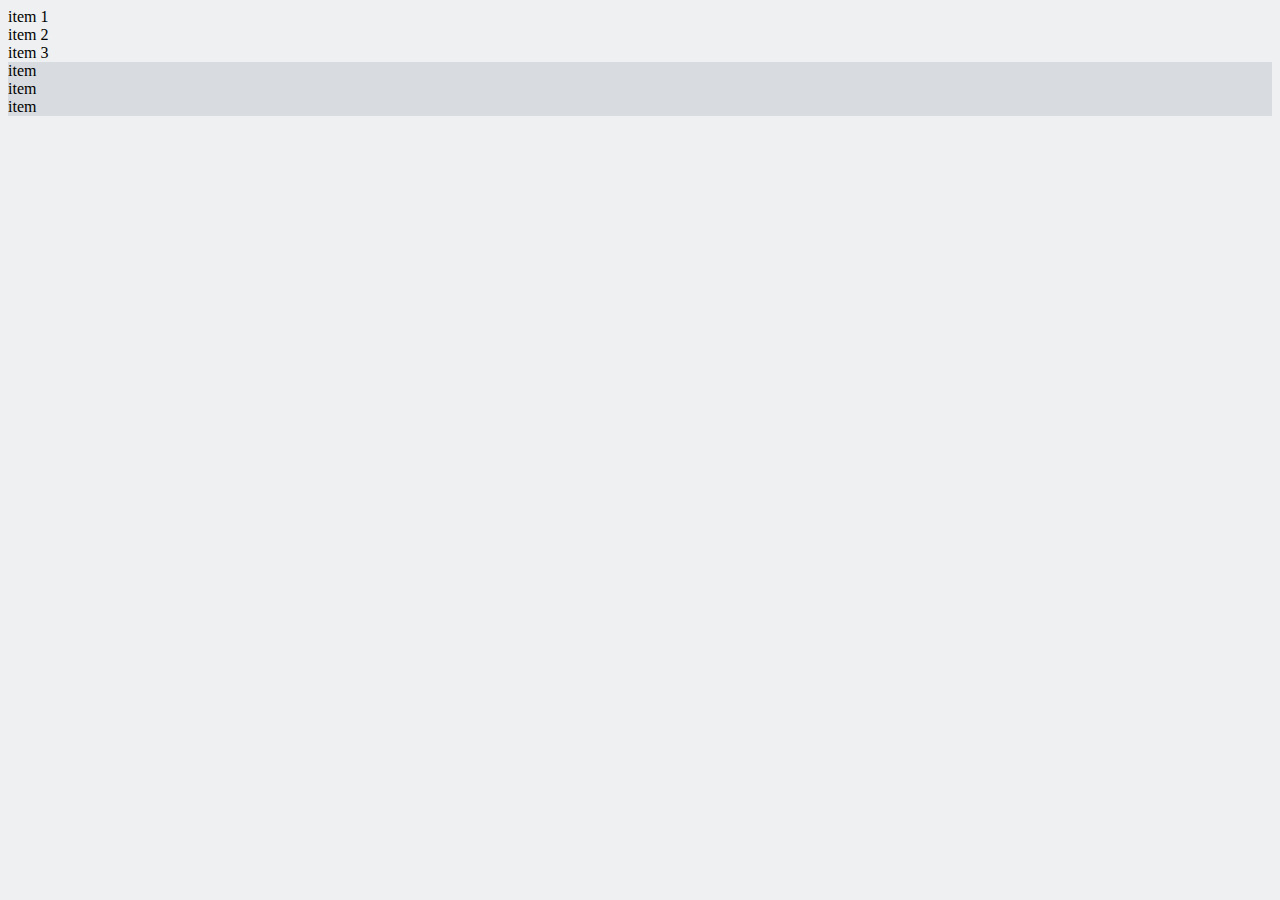
==== inside-post.html @ 0b9b9075 "Agregué los cambios del equipo a mi rama local" ====
<!DOCTYPE html>
<html lang="en">
<head>
    <meta charset="UTF-8">
    <meta name="viewport" content="width=device-width, initial-scale=1.0">
    <link rel="stylesheet" href="https://cdn.jsdelivr.net/npm/bootstrap@4.5.3/dist/css/bootstrap.min.css" integrity="sha384-TX8t27EcRE3e/ihU7zmQxVncDAy5uIKz4rEkgIXeMed4M0jlfIDPvg6uqKI2xXr2" crossorigin="anonymous">
    <link rel="stylesheet" href="css/style.css">
    <title>Inside Post</title>
</head>
<body>
    <div class="container-fluid">
        <div class="row">
            <div class="container">
                <div class="row">
                    <div class="col d-none d-md-block col-md-1">
                        <aside class="post-aside-left">item 1</aside></div>
                    <div class="col-12 col-md-11 col-lg-7">
                        <main class="inside-post">item 2</main></div>
                    <div class="col-12 col-md-11 col-lg-4">
                        <aside class="post-aside-right">item 3</aside></div>
                </div>
            </div>
        </div>
    </div>
    <div class="container-fluid footer">
        <div class="row">
            <div class="container">
                <div class="row">
                    <div class="col-12">item</div>
                    <div class="col-12">item</div>
                    <div class="col-12">item</div>
                </div>
            </div>
        </div>
    </div>
    <script src="https://code.jquery.com/jquery-3.5.1.min.js" integrity="sha256-9/aliU8dGd2tb6OSsuzixeV4y/faTqgFtohetphbbj0=" crossorigin="anonymous"></script>
    <script src="https://cdn.jsdelivr.net/npm/popper.js@1.16.1/dist/umd/popper.min.js" integrity="sha384-9/reFTGAW83EW2RDu2S0VKaIzap3H66lZH81PoYlFhbGU+6BZp6G7niu735Sk7lN" crossorigin="anonymous"></script>
    <script src="https://cdn.jsdelivr.net/npm/bootstrap@4.5.3/dist/js/bootstrap.min.js" integrity="sha384-w1Q4orYjBQndcko6MimVbzY0tgp4pWB4lZ7lr30WKz0vr/aWKhXdBNmNb5D92v7s" crossorigin="anonymous"></script>
</body>
</html>
---- css/style.css ----
div.footer {
  background-color: #D8DBDF;
}

div.footer a {
  color: black;
}

div.footer a:hover {
  color: #323EBE;
  text-decoration: none;
}

div.footer .footer-nav {
  color: black;
  font-size: 18px;
  max-width: 728px;
  margin: 0 auto;
}

@media only screen and (min-width: 768px) {
  div.footer .footer-nav {
    font-size: 20px;
  }
}

div.footer .footer-social-media {
  padding-top: 20px;
}

div.footer .footer-social-media svg:hover {
  fill: #4D5760;
}

div.footer hr.footer-divider {
  margin-top: 30px;
  margin-bottom: 40px;
  width: 15%;
  min-width: 50px;
  max-width: 195px;
}

div.footer p {
  font-size: 18px;
  color: #4D5760;
  max-width: 728px;
  margin: 0 auto;
}

div.footer p:last-of-type {
  margin: 30px auto;
}

div.footer img.position-absolute {
  width: 52px;
  top: -2px;
  right: 38px;
  -webkit-transform-origin: center top;
          transform-origin: center top;
  -webkit-transition: all 0.4s;
  transition: all 0.4s;
}

div.footer img.position-absolute:hover {
  -webkit-transform: rotate(-6deg);
          transform: rotate(-6deg);
}

.right-boxes ul li {
  background-color: #f9fafa;
}

.right-boxes ul li a {
  text-decoration: none;
  color: black;
}

.right-boxes ul li button {
  background-color: #3b49df;
  color: white;
}

.right-boxes ul li:hover {
  background-color: #fff;
  color: blue;
}

.right-boxes ul li:hover a {
  color: blue;
}

.discuss-podcast {
  font-size: 1rem;
}

body {
  background-color: #eef0f1;
}
/*# sourceMappingURL=style.css.map */
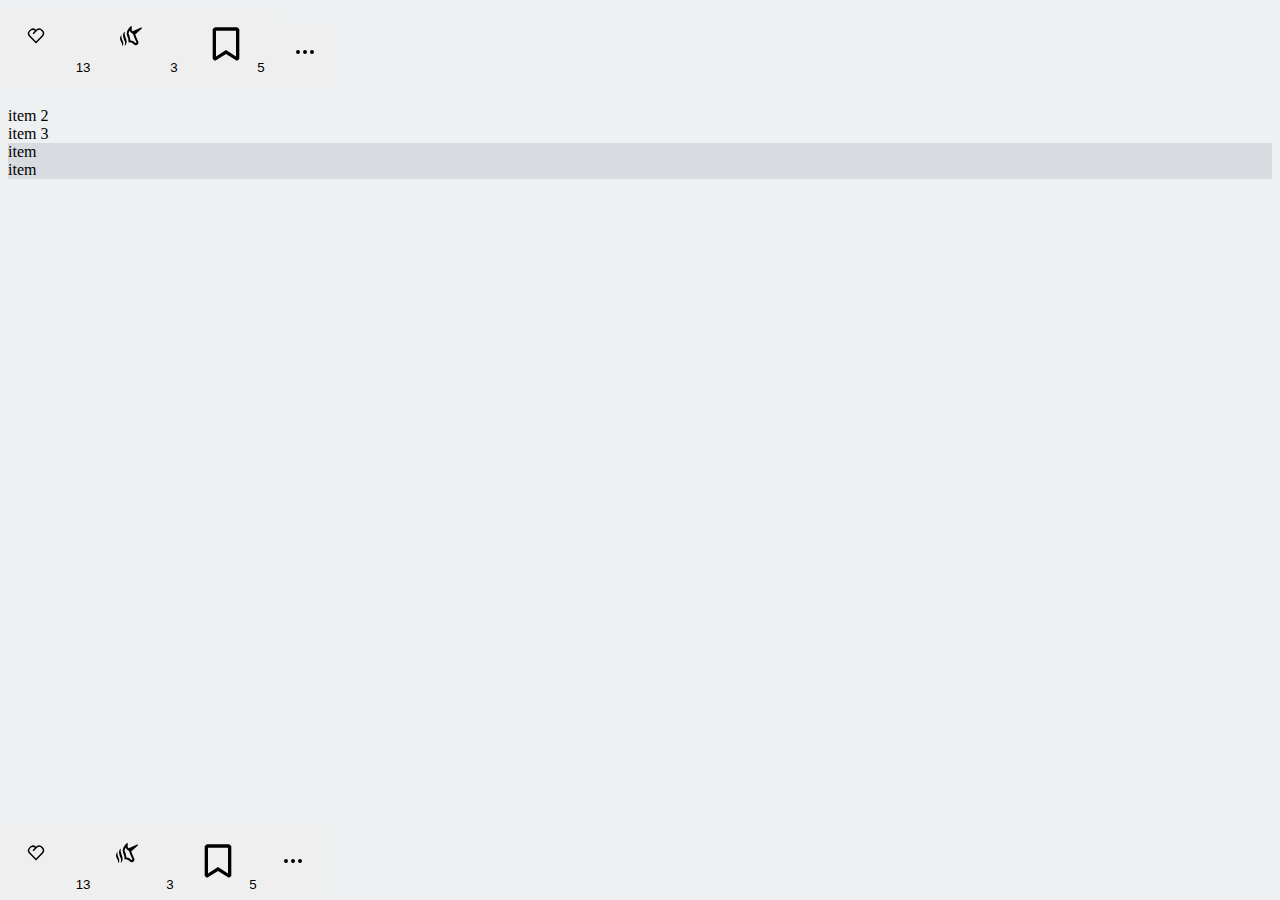
==== commit 9b544fb8: "Agregué el estilo para el left aside de la página secundaria. También para que cuando esté en mobile" ====
--- a/inside-post.html
+++ b/inside-post.html
@@ -1,23 +1,114 @@
 <!DOCTYPE html>
 <html lang="en">
+
 <head>
     <meta charset="UTF-8">
     <meta name="viewport" content="width=device-width, initial-scale=1.0">
-    <link rel="stylesheet" href="https://cdn.jsdelivr.net/npm/bootstrap@4.5.3/dist/css/bootstrap.min.css" integrity="sha384-TX8t27EcRE3e/ihU7zmQxVncDAy5uIKz4rEkgIXeMed4M0jlfIDPvg6uqKI2xXr2" crossorigin="anonymous">
+    <link rel="stylesheet" href="https://cdn.jsdelivr.net/npm/bootstrap@4.5.3/dist/css/bootstrap.min.css"
+        integrity="sha384-TX8t27EcRE3e/ihU7zmQxVncDAy5uIKz4rEkgIXeMed4M0jlfIDPvg6uqKI2xXr2" crossorigin="anonymous">
     <link rel="stylesheet" href="css/style.css">
     <title>Inside Post</title>
 </head>
+
 <body>
+    <div class="bottom-navbar d-md-none justify-content-around">
+        <button class="button-left-aside">
+            <svg xmlns="http://www.w3.org/2000/svg" width="40" height="40" role="img"
+                aria-labelledby="a8rcrmabvu1ubhy385bzjjb577zanbga"
+                class="crayons-icon reaction-icon not-reacted heart">
+                <title id="a8rcrmabvu1ubhy385bzjjb577zanbga">Favorite heart outline button</title>
+                <path
+                    d="M18.884 12.595l.01.011L12 19.5l-6.894-6.894.01-.01A4.875 4.875 0 0112 5.73a4.875 4.875 0 016.884 6.865zM6.431 7.037a3.375 3.375 0 000 4.773L12 17.38l5.569-5.569a3.375 3.375 0 10-4.773-4.773L9.613 10.22l-1.06-1.062 2.371-2.372a3.375 3.375 0 00-4.492.25v.001z">
+                </path>
+            </svg>
+            <span>13</span>
+        </button>
+
+        <button class="button-left-aside">
+            <svg xmlns="http://www.w3.org/2000/svg" width="40" height="40" role="img"
+                aria-labelledby="abxeb30ymu5yhjftf5hltxxzdov4dtji" class="crayons-icon unicorn">
+                <title id="abxeb30ymu5yhjftf5hltxxzdov4dtji">Unicorn</title>
+                <path
+                    d="M5.645 8.013c.013-.265-.261-.323-.4-.183-1.16 1.17-1.822 3.865-.344 7.32.294.961 1.938 3.19.84 6.131l-.003.006c-.094.255.206.404.366.263 1.395-1.226 1.933-3.593 1.1-6.375-.488-1.657-1.955-4.226-1.559-7.162zm-3.22 2.738c.05-.137-.124-.417-.326-.225-.939.893-1.316 2.863-.976 4.605.547 2.878 2.374 3.526 2.066 6.629-.028.102.176.38.348.154 1.546-2.033.409-4.453-.241-6.006-1.005-2.386-1.087-4.118-.871-5.157z">
+                </path>
+                <path fill-rule="evenodd" clip-rule="evenodd"
+                    d="M13.622 7.223l8.579-3.68c.598-.256 1.087.547.6.985l-6.618 5.941c.881 2.043 2.738 6.34 2.931 6.775 1.348 3.031-2.055 4.918-3.807 3.583a7.027 7.027 0 01-.623-.574c-.974-.965-2.419-2.398-5.207-1.877.284-2.115-.313-3.737-.883-5.288-.38-1.032-.747-2.032-.837-3.124-.346-3.329 3.763-8.23 4.696-7.953.386.115.326 1.229.266 2.319-.051.948-.102 1.88.143 2.12.145.142.428.43.76.773zM11.5 16.5l2.5.5 2.5 2 1-.5-2-4.5-1.5-4-1.5-1-1-1-1-1.5L10 8l-.5 1.5 1 2.5 1 4.5z">
+                </path>
+            </svg>
+            <span>3</span>
+        </button>
+
+        <button class="button-left-aside">
+            <svg xmlns="http://www.w3.org/2000/svg" width="40" height="40" viewBox="0 0 24 24"
+                role="img" aria-labelledby="ag1tohkj1g01pe3k6q13fy573f4eu1zj" class="crayons-icon save">
+                <title id="ag1tohkj1g01pe3k6q13fy573f4eu1zj">Saved</title>
+                <path
+                    d="M5 2h14a1 1 0 011 1v19.143a.5.5 0 01-.766.424L12 18.03l-7.234 4.536A.5.5 0 014 22.143V3a1 1 0 011-1zm13 2H6v15.432l6-3.761 6 3.761V4z">
+                </path>
+            </svg>
+            <span>5</span>
+        </button>
+
+        <button class="button-left-aside">
+            <img class="more" src="/assets/icons/post-show-more.svg" alt="">
+        </button>
+    </div>
+
     <div class="container-fluid">
         <div class="row">
             <div class="container">
                 <div class="row">
-                    <div class="col d-none d-md-block col-md-1">
-                        <aside class="post-aside-left">item 1</aside></div>
+                    <div class="col-12 d-none d-md-block col-md-1 m-5 align-items-center pb-3 position-sticky">
+                        <!-- <aside class="post-aside-left">item 1</aside> -->
+                        <button class="button-left-aside d-flex flex-column">
+                            <svg xmlns="http://www.w3.org/2000/svg" width="40" height="40" role="img"
+                                aria-labelledby="a8rcrmabvu1ubhy385bzjjb577zanbga"
+                                class="crayons-icon reaction-icon not-reacted heart">
+                                <title id="a8rcrmabvu1ubhy385bzjjb577zanbga">Favorite heart outline button</title>
+                                <path
+                                    d="M18.884 12.595l.01.011L12 19.5l-6.894-6.894.01-.01A4.875 4.875 0 0112 5.73a4.875 4.875 0 016.884 6.865zM6.431 7.037a3.375 3.375 0 000 4.773L12 17.38l5.569-5.569a3.375 3.375 0 10-4.773-4.773L9.613 10.22l-1.06-1.062 2.371-2.372a3.375 3.375 0 00-4.492.25v.001z">
+                                </path>
+                            </svg>
+                            <span>13</span>
+                        </button>
+
+
+                        <button class="button-left-aside d-flex flex-column">
+                            <svg xmlns="http://www.w3.org/2000/svg" width="40" height="40" role="img"
+                                aria-labelledby="abxeb30ymu5yhjftf5hltxxzdov4dtji" class="crayons-icon unicorn">
+                                <title id="abxeb30ymu5yhjftf5hltxxzdov4dtji">Unicorn</title>
+                                <path
+                                    d="M5.645 8.013c.013-.265-.261-.323-.4-.183-1.16 1.17-1.822 3.865-.344 7.32.294.961 1.938 3.19.84 6.131l-.003.006c-.094.255.206.404.366.263 1.395-1.226 1.933-3.593 1.1-6.375-.488-1.657-1.955-4.226-1.559-7.162zm-3.22 2.738c.05-.137-.124-.417-.326-.225-.939.893-1.316 2.863-.976 4.605.547 2.878 2.374 3.526 2.066 6.629-.028.102.176.38.348.154 1.546-2.033.409-4.453-.241-6.006-1.005-2.386-1.087-4.118-.871-5.157z">
+                                </path>
+                                <path fill-rule="evenodd" clip-rule="evenodd"
+                                    d="M13.622 7.223l8.579-3.68c.598-.256 1.087.547.6.985l-6.618 5.941c.881 2.043 2.738 6.34 2.931 6.775 1.348 3.031-2.055 4.918-3.807 3.583a7.027 7.027 0 01-.623-.574c-.974-.965-2.419-2.398-5.207-1.877.284-2.115-.313-3.737-.883-5.288-.38-1.032-.747-2.032-.837-3.124-.346-3.329 3.763-8.23 4.696-7.953.386.115.326 1.229.266 2.319-.051.948-.102 1.88.143 2.12.145.142.428.43.76.773zM11.5 16.5l2.5.5 2.5 2 1-.5-2-4.5-1.5-4-1.5-1-1-1-1-1.5L10 8l-.5 1.5 1 2.5 1 4.5z">
+                                </path>
+                            </svg>
+                            <span>3</span>
+                        </button>
+
+
+                        <button class="button-left-aside d-flex flex-column">
+                            <svg xmlns="http://www.w3.org/2000/svg" width="40" height="40" viewBox="0 0 24 24"
+                                role="img" aria-labelledby="ag1tohkj1g01pe3k6q13fy573f4eu1zj" class="crayons-icon save">
+                                <title id="ag1tohkj1g01pe3k6q13fy573f4eu1zj">Saved</title>
+                                <path
+                                    d="M5 2h14a1 1 0 011 1v19.143a.5.5 0 01-.766.424L12 18.03l-7.234 4.536A.5.5 0 014 22.143V3a1 1 0 011-1zm13 2H6v15.432l6-3.761 6 3.761V4z">
+                                </path>
+                            </svg>
+                            <span>5</span>
+                        </button>
+
+                        <button class="button-left-aside">
+                            <img class="more" src="/assets/icons/post-show-more.svg" alt="">
+                        </button>
+                    </div>
                     <div class="col-12 col-md-11 col-lg-7">
-                        <main class="inside-post">item 2</main></div>
+                        <main class="inside-post">item 2</main>
+                    </div>
                     <div class="col-12 col-md-11 col-lg-4">
-                        <aside class="post-aside-right">item 3</aside></div>
+                        <aside class="post-aside-right">item 3</aside>
+                    </div>
                 </div>
             </div>
         </div>
@@ -28,13 +119,18 @@
                 <div class="row">
                     <div class="col-12">item</div>
                     <div class="col-12">item</div>
-                    <div class="col-12">item</div>
                 </div>
             </div>
         </div>
     </div>
-    <script src="https://code.jquery.com/jquery-3.5.1.min.js" integrity="sha256-9/aliU8dGd2tb6OSsuzixeV4y/faTqgFtohetphbbj0=" crossorigin="anonymous"></script>
-    <script src="https://cdn.jsdelivr.net/npm/popper.js@1.16.1/dist/umd/popper.min.js" integrity="sha384-9/reFTGAW83EW2RDu2S0VKaIzap3H66lZH81PoYlFhbGU+6BZp6G7niu735Sk7lN" crossorigin="anonymous"></script>
-    <script src="https://cdn.jsdelivr.net/npm/bootstrap@4.5.3/dist/js/bootstrap.min.js" integrity="sha384-w1Q4orYjBQndcko6MimVbzY0tgp4pWB4lZ7lr30WKz0vr/aWKhXdBNmNb5D92v7s" crossorigin="anonymous"></script>
+    <script src="https://code.jquery.com/jquery-3.5.1.min.js"
+        integrity="sha256-9/aliU8dGd2tb6OSsuzixeV4y/faTqgFtohetphbbj0=" crossorigin="anonymous"></script>
+    <script src="https://cdn.jsdelivr.net/npm/popper.js@1.16.1/dist/umd/popper.min.js"
+        integrity="sha384-9/reFTGAW83EW2RDu2S0VKaIzap3H66lZH81PoYlFhbGU+6BZp6G7niu735Sk7lN"
+        crossorigin="anonymous"></script>
+    <script src="https://cdn.jsdelivr.net/npm/bootstrap@4.5.3/dist/js/bootstrap.min.js"
+        integrity="sha384-w1Q4orYjBQndcko6MimVbzY0tgp4pWB4lZ7lr30WKz0vr/aWKhXdBNmNb5D92v7s"
+        crossorigin="anonymous"></script>
 </body>
+
 </html>--- a/css/style.css
+++ b/css/style.css
@@ -66,6 +66,142 @@
           transform: rotate(-6deg);
 }
 
+.leftAside {
+  color: black;
+}
+
+.leftAside:hover {
+  background-color: #E2E4E6;
+  color: #323EBE;
+}
+
+.profilePic {
+  border-radius: 100%;
+}
+
+.padding-left-aside {
+  padding-left: 2.5rem;
+}
+
+.padding-header-my-tags {
+  padding: 0.5rem;
+}
+
+.my-tags {
+  margin-bottom: 0;
+}
+
+.padding-my-tags {
+  padding: 0.5rem;
+}
+
+.mb-6 {
+  margin-bottom: 1.5rem;
+}
+
+.stickers-color {
+  color: #3B49DF;
+  font-weight: bold;
+  margin: 0;
+  text-align: center;
+  font-size: x-large;
+  line-height: 20px;
+}
+
+.plain:hover {
+  -webkit-text-decoration-line: none;
+          text-decoration-line: none;
+}
+
+.stickers-collage {
+  width: 240px;
+  height: auto;
+}
+
+.button-left-aside {
+  padding: 0.5rem;
+  -webkit-box-align: center;
+      -ms-flex-align: center;
+          align-items: center;
+  margin-bottom: 1.5rem;
+  border: none;
+}
+
+.button-left-aside:hover .heart {
+  background-color: #ECDADA;
+  fill: #DC1818;
+}
+
+.button-left-aside:hover .unicorn {
+  background-color: #DAEEED;
+  fill: #26D9CA;
+}
+
+.button-left-aside:hover .save {
+  background-color: #DCDFEF;
+  fill: #3B49DF;
+}
+
+.heart {
+  padding: 0.5rem;
+  border-radius: 100%;
+}
+
+.unicorn {
+  padding: 0.5rem;
+  border-radius: 100%;
+}
+
+.save {
+  padding: 0.5rem;
+  border-radius: 100%;
+}
+
+.more {
+  padding: 0.5rem;
+  border-radius: 100%;
+}
+
+.more:hover {
+  background-color: #E2E4E6;
+  border-radius: 100%;
+}
+
+.bottom-navbar {
+  position: fixed;
+  display: -webkit-box;
+  display: -ms-flexbox;
+  display: flex;
+  -webkit-box-orient: horizontal;
+  -webkit-box-direction: normal;
+      -ms-flex-direction: row;
+          flex-direction: row;
+  bottom: 0;
+  width: 100%;
+  margin: 0;
+  background-color: #EEF0F1;
+  z-index: 1;
+}
+
+.bottom-navbar .button-left-aside {
+  margin: 0;
+}
+
+.bottom-navbar .button-left-aside:hover .heart {
+  background-color: #ECDADA;
+  fill: #DC1818;
+}
+
+.bottom-navbar .button-left-aside:hover .unicorn {
+  background-color: #DAEEED;
+  fill: #26D9CA;
+}
+
+.bottom-navbar .button-left-aside:hover .save {
+  background-color: #DCDFEF;
+  fill: #3B49DF;
+}
+
 .right-boxes ul li {
   background-color: #f9fafa;
 }
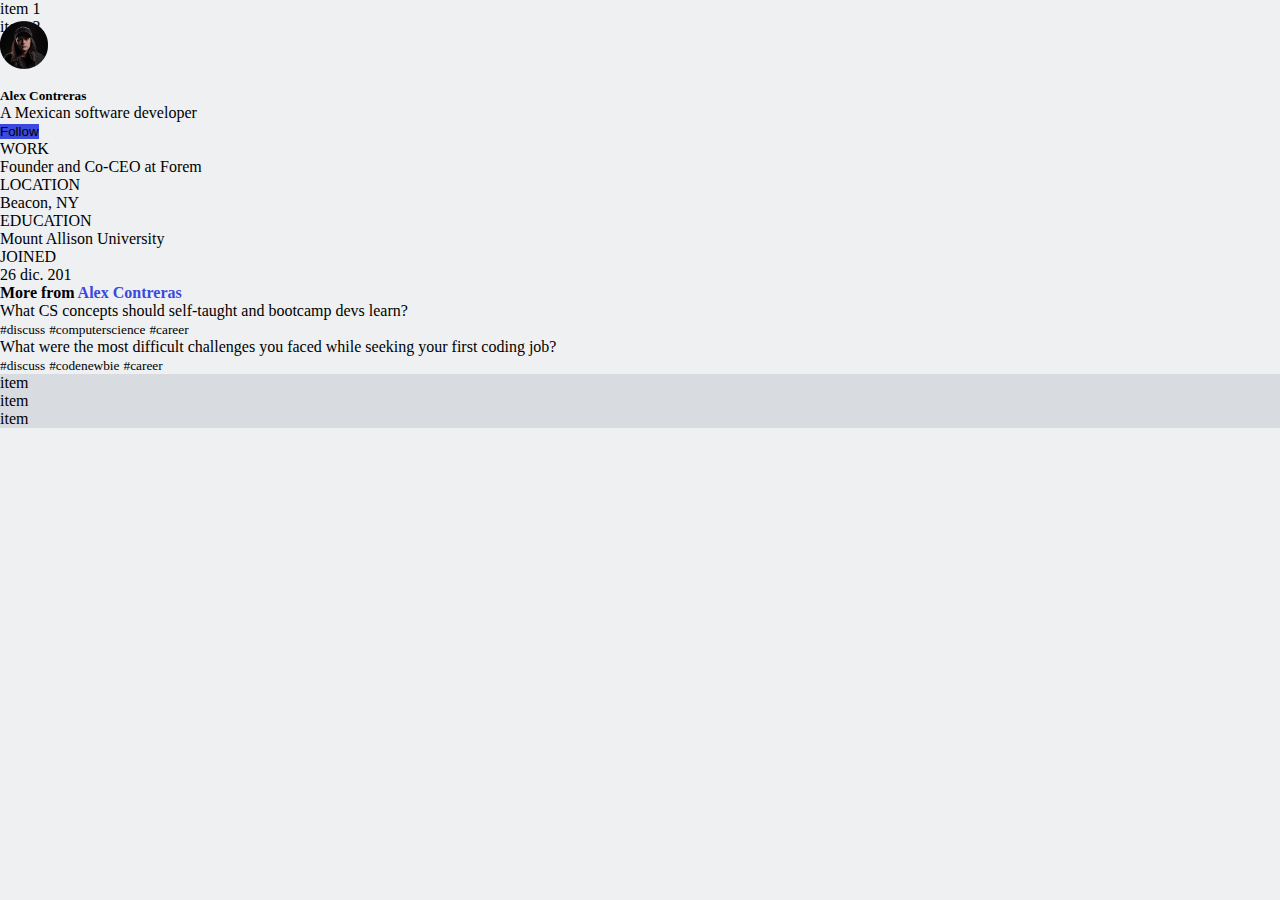
==== commit 1e7b5b89: "Agrego post right aside" ====
--- a/inside-post.html
+++ b/inside-post.html
@@ -1,113 +1,83 @@
 <!DOCTYPE html>
 <html lang="en">
-
 <head>
     <meta charset="UTF-8">
     <meta name="viewport" content="width=device-width, initial-scale=1.0">
-    <link rel="stylesheet" href="https://cdn.jsdelivr.net/npm/bootstrap@4.5.3/dist/css/bootstrap.min.css"
-        integrity="sha384-TX8t27EcRE3e/ihU7zmQxVncDAy5uIKz4rEkgIXeMed4M0jlfIDPvg6uqKI2xXr2" crossorigin="anonymous">
+    <link rel="stylesheet" href="https://cdn.jsdelivr.net/npm/bootstrap@4.5.3/dist/css/bootstrap.min.css" integrity="sha384-TX8t27EcRE3e/ihU7zmQxVncDAy5uIKz4rEkgIXeMed4M0jlfIDPvg6uqKI2xXr2" crossorigin="anonymous">
     <link rel="stylesheet" href="css/style.css">
     <title>Inside Post</title>
 </head>
-
 <body>
-    <div class="bottom-navbar d-md-none justify-content-around">
-        <button class="button-left-aside">
-            <svg xmlns="http://www.w3.org/2000/svg" width="40" height="40" role="img"
-                aria-labelledby="a8rcrmabvu1ubhy385bzjjb577zanbga"
-                class="crayons-icon reaction-icon not-reacted heart">
-                <title id="a8rcrmabvu1ubhy385bzjjb577zanbga">Favorite heart outline button</title>
-                <path
-                    d="M18.884 12.595l.01.011L12 19.5l-6.894-6.894.01-.01A4.875 4.875 0 0112 5.73a4.875 4.875 0 016.884 6.865zM6.431 7.037a3.375 3.375 0 000 4.773L12 17.38l5.569-5.569a3.375 3.375 0 10-4.773-4.773L9.613 10.22l-1.06-1.062 2.371-2.372a3.375 3.375 0 00-4.492.25v.001z">
-                </path>
-            </svg>
-            <span>13</span>
-        </button>
-
-        <button class="button-left-aside">
-            <svg xmlns="http://www.w3.org/2000/svg" width="40" height="40" role="img"
-                aria-labelledby="abxeb30ymu5yhjftf5hltxxzdov4dtji" class="crayons-icon unicorn">
-                <title id="abxeb30ymu5yhjftf5hltxxzdov4dtji">Unicorn</title>
-                <path
-                    d="M5.645 8.013c.013-.265-.261-.323-.4-.183-1.16 1.17-1.822 3.865-.344 7.32.294.961 1.938 3.19.84 6.131l-.003.006c-.094.255.206.404.366.263 1.395-1.226 1.933-3.593 1.1-6.375-.488-1.657-1.955-4.226-1.559-7.162zm-3.22 2.738c.05-.137-.124-.417-.326-.225-.939.893-1.316 2.863-.976 4.605.547 2.878 2.374 3.526 2.066 6.629-.028.102.176.38.348.154 1.546-2.033.409-4.453-.241-6.006-1.005-2.386-1.087-4.118-.871-5.157z">
-                </path>
-                <path fill-rule="evenodd" clip-rule="evenodd"
-                    d="M13.622 7.223l8.579-3.68c.598-.256 1.087.547.6.985l-6.618 5.941c.881 2.043 2.738 6.34 2.931 6.775 1.348 3.031-2.055 4.918-3.807 3.583a7.027 7.027 0 01-.623-.574c-.974-.965-2.419-2.398-5.207-1.877.284-2.115-.313-3.737-.883-5.288-.38-1.032-.747-2.032-.837-3.124-.346-3.329 3.763-8.23 4.696-7.953.386.115.326 1.229.266 2.319-.051.948-.102 1.88.143 2.12.145.142.428.43.76.773zM11.5 16.5l2.5.5 2.5 2 1-.5-2-4.5-1.5-4-1.5-1-1-1-1-1.5L10 8l-.5 1.5 1 2.5 1 4.5z">
-                </path>
-            </svg>
-            <span>3</span>
-        </button>
-
-        <button class="button-left-aside">
-            <svg xmlns="http://www.w3.org/2000/svg" width="40" height="40" viewBox="0 0 24 24"
-                role="img" aria-labelledby="ag1tohkj1g01pe3k6q13fy573f4eu1zj" class="crayons-icon save">
-                <title id="ag1tohkj1g01pe3k6q13fy573f4eu1zj">Saved</title>
-                <path
-                    d="M5 2h14a1 1 0 011 1v19.143a.5.5 0 01-.766.424L12 18.03l-7.234 4.536A.5.5 0 014 22.143V3a1 1 0 011-1zm13 2H6v15.432l6-3.761 6 3.761V4z">
-                </path>
-            </svg>
-            <span>5</span>
-        </button>
-
-        <button class="button-left-aside">
-            <img class="more" src="/assets/icons/post-show-more.svg" alt="">
-        </button>
-    </div>
-
     <div class="container-fluid">
         <div class="row">
             <div class="container">
                 <div class="row">
-                    <div class="col-12 d-none d-md-block col-md-1 m-5 align-items-center pb-3 position-sticky">
-                        <!-- <aside class="post-aside-left">item 1</aside> -->
-                        <button class="button-left-aside d-flex flex-column">
-                            <svg xmlns="http://www.w3.org/2000/svg" width="40" height="40" role="img"
-                                aria-labelledby="a8rcrmabvu1ubhy385bzjjb577zanbga"
-                                class="crayons-icon reaction-icon not-reacted heart">
-                                <title id="a8rcrmabvu1ubhy385bzjjb577zanbga">Favorite heart outline button</title>
-                                <path
-                                    d="M18.884 12.595l.01.011L12 19.5l-6.894-6.894.01-.01A4.875 4.875 0 0112 5.73a4.875 4.875 0 016.884 6.865zM6.431 7.037a3.375 3.375 0 000 4.773L12 17.38l5.569-5.569a3.375 3.375 0 10-4.773-4.773L9.613 10.22l-1.06-1.062 2.371-2.372a3.375 3.375 0 00-4.492.25v.001z">
-                                </path>
-                            </svg>
-                            <span>13</span>
-                        </button>
+                    <div class="col d-none d-md-block col-md-1">
+                        <aside class="post-aside-left">item 1</aside></div>
+                    <div class="col-12 col-md-11 col-lg-7">
+                        <main class="inside-post">item 2</main></div>
+                    <div class="col-12 col-md-11 col-lg-4">
+                        <aside class="post-aside-right">
+                            <div class="card">
+                                <div class="card-header header-primary"></div>
+                                <div class="card-body pt-0">
+                                    <a href="" class="avatar">
+                                        <span>
+                                            <img src="./assets/images/Alex.png" class="rounded-circle">
+                                        </span>
+                                    </a>
+                                    <h5 class="d-inline"><b>Alex Contreras</b></h5>
+                                    <p class="text-muted">A Mexican software developer
+                                    </p>
+                                    <button type="button" class="btn btn-primary btn-block">Follow</button>
+                                    <ul>
+                                        <li>WORK
+                                            <p>Founder and Co-CEO at Forem</p>
+                                        </li>
 
+                                        <li>LOCATION
+                                            <p>Beacon, NY</p>
+                                        </li>
+                                        <li>
+                                            EDUCATION
+                                            <p>Mount Allison University</p>
+                                        </li>
+                                        <li>
+                                            JOINED
+                                            <p>
+                                                26 dic. 201
+                                            </p>
+                                        </li>
+                                    </ul>
+                                </div>
+                            </div>
+                            <div class="card mt-5">
+                                <div class="card-header avatar-description ">
+                                    <b> More from <a href="" class="text-decoration-none">Alex Contreras</a> </b>
+                                </div>
+                                <ul class="list-group list-group-flush">
+                                    <li class="list-group-item">
+                                        <p class="mb-0">What CS concepts should self-taught and bootcamp devs learn?</p>
+                                        <div class="">
+                                            <small class="text-muted">#discuss</small>
+                                            <small class="text-muted">#computerscience</small>
+                                            <small class="text-muted">#career</small>
+                                        </div>
 
-                        <button class="button-left-aside d-flex flex-column">
-                            <svg xmlns="http://www.w3.org/2000/svg" width="40" height="40" role="img"
-                                aria-labelledby="abxeb30ymu5yhjftf5hltxxzdov4dtji" class="crayons-icon unicorn">
-                                <title id="abxeb30ymu5yhjftf5hltxxzdov4dtji">Unicorn</title>
-                                <path
-                                    d="M5.645 8.013c.013-.265-.261-.323-.4-.183-1.16 1.17-1.822 3.865-.344 7.32.294.961 1.938 3.19.84 6.131l-.003.006c-.094.255.206.404.366.263 1.395-1.226 1.933-3.593 1.1-6.375-.488-1.657-1.955-4.226-1.559-7.162zm-3.22 2.738c.05-.137-.124-.417-.326-.225-.939.893-1.316 2.863-.976 4.605.547 2.878 2.374 3.526 2.066 6.629-.028.102.176.38.348.154 1.546-2.033.409-4.453-.241-6.006-1.005-2.386-1.087-4.118-.871-5.157z">
-                                </path>
-                                <path fill-rule="evenodd" clip-rule="evenodd"
-                                    d="M13.622 7.223l8.579-3.68c.598-.256 1.087.547.6.985l-6.618 5.941c.881 2.043 2.738 6.34 2.931 6.775 1.348 3.031-2.055 4.918-3.807 3.583a7.027 7.027 0 01-.623-.574c-.974-.965-2.419-2.398-5.207-1.877.284-2.115-.313-3.737-.883-5.288-.38-1.032-.747-2.032-.837-3.124-.346-3.329 3.763-8.23 4.696-7.953.386.115.326 1.229.266 2.319-.051.948-.102 1.88.143 2.12.145.142.428.43.76.773zM11.5 16.5l2.5.5 2.5 2 1-.5-2-4.5-1.5-4-1.5-1-1-1-1-1.5L10 8l-.5 1.5 1 2.5 1 4.5z">
-                                </path>
-                            </svg>
-                            <span>3</span>
-                        </button>
+                                    </li>
+                                    <li class="list-group-item">
+                                        <p class="mb-0">What were the most difficult challenges you faced while seeking your first
+                                            coding job?</p>
+                                            <div class="">
+                                                <small class="text-muted">#discuss</small>
+                                                <small class="text-muted">#codenewbie</small>
+                                                <small class="text-muted">#career</small>
+                                            </div>
+                                    </li>
+                                </ul>
 
-
-                        <button class="button-left-aside d-flex flex-column">
-                            <svg xmlns="http://www.w3.org/2000/svg" width="40" height="40" viewBox="0 0 24 24"
-                                role="img" aria-labelledby="ag1tohkj1g01pe3k6q13fy573f4eu1zj" class="crayons-icon save">
-                                <title id="ag1tohkj1g01pe3k6q13fy573f4eu1zj">Saved</title>
-                                <path
-                                    d="M5 2h14a1 1 0 011 1v19.143a.5.5 0 01-.766.424L12 18.03l-7.234 4.536A.5.5 0 014 22.143V3a1 1 0 011-1zm13 2H6v15.432l6-3.761 6 3.761V4z">
-                                </path>
-                            </svg>
-                            <span>5</span>
-                        </button>
-
-                        <button class="button-left-aside">
-                            <img class="more" src="/assets/icons/post-show-more.svg" alt="">
-                        </button>
-                    </div>
-                    <div class="col-12 col-md-11 col-lg-7">
-                        <main class="inside-post">item 2</main>
-                    </div>
-                    <div class="col-12 col-md-11 col-lg-4">
-                        <aside class="post-aside-right">item 3</aside>
+                            </div>
+                        </aside>
                     </div>
                 </div>
             </div>
@@ -119,18 +89,13 @@
                 <div class="row">
                     <div class="col-12">item</div>
                     <div class="col-12">item</div>
+                    <div class="col-12">item</div>
                 </div>
             </div>
         </div>
     </div>
-    <script src="https://code.jquery.com/jquery-3.5.1.min.js"
-        integrity="sha256-9/aliU8dGd2tb6OSsuzixeV4y/faTqgFtohetphbbj0=" crossorigin="anonymous"></script>
-    <script src="https://cdn.jsdelivr.net/npm/popper.js@1.16.1/dist/umd/popper.min.js"
-        integrity="sha384-9/reFTGAW83EW2RDu2S0VKaIzap3H66lZH81PoYlFhbGU+6BZp6G7niu735Sk7lN"
-        crossorigin="anonymous"></script>
-    <script src="https://cdn.jsdelivr.net/npm/bootstrap@4.5.3/dist/js/bootstrap.min.js"
-        integrity="sha384-w1Q4orYjBQndcko6MimVbzY0tgp4pWB4lZ7lr30WKz0vr/aWKhXdBNmNb5D92v7s"
-        crossorigin="anonymous"></script>
+    <script src="https://code.jquery.com/jquery-3.5.1.min.js" integrity="sha256-9/aliU8dGd2tb6OSsuzixeV4y/faTqgFtohetphbbj0=" crossorigin="anonymous"></script>
+    <script src="https://cdn.jsdelivr.net/npm/popper.js@1.16.1/dist/umd/popper.min.js" integrity="sha384-9/reFTGAW83EW2RDu2S0VKaIzap3H66lZH81PoYlFhbGU+6BZp6G7niu735Sk7lN" crossorigin="anonymous"></script>
+    <script src="https://cdn.jsdelivr.net/npm/bootstrap@4.5.3/dist/js/bootstrap.min.js" integrity="sha384-w1Q4orYjBQndcko6MimVbzY0tgp4pWB4lZ7lr30WKz0vr/aWKhXdBNmNb5D92v7s" crossorigin="anonymous"></script>
 </body>
-
 </html>--- a/css/style.css
+++ b/css/style.css
@@ -1,3 +1,106 @@
+* {
+  -webkit-box-sizing: border-box;
+          box-sizing: border-box;
+  margin: 0;
+  padding: 0;
+  list-style: none;
+  text-decoration: none;
+}
+
+.container, .container-lg, .container-md, .container-sm, .container-xl {
+  max-width: 1280px;
+}
+
+.btn-primary {
+  background-color: #3B49DF;
+  border: none;
+}
+
+.btn-primary:hover {
+  background-color: #323EBE;
+}
+
+.btn-primary:focus {
+  outline: 0;
+}
+
+.btn-primary:active {
+  outline: 0;
+}
+
+body {
+  background-color: #eef0f1;
+}
+
+.nav-pills .nav-link.active, .nav-pills .show > .nav-link {
+  background-color: #E2E4E6;
+  color: #323EBE;
+}
+
+header.header-navbar nav.navbar {
+  background-color: white;
+  padding: 10px auto;
+}
+
+header.header-navbar nav.navbar a.dev-logo:hover svg {
+  fill: #363D44;
+}
+
+header.header-navbar nav.navbar img.navBar-profile-picture {
+  height: 40px;
+  width: 40px;
+  border: 5px solid transparent;
+  -webkit-transition: border 0,2s;
+  transition: border 0,2s;
+}
+
+header.header-navbar nav.navbar img.navBar-profile-picture:hover {
+  border: 5px solid #EEF0F1;
+}
+
+header.header-navbar nav.navbar .btn-nav {
+  height: 50px;
+  font-size: 20px;
+  font-weight: 500;
+}
+
+header.header-navbar nav.navbar div.nav-left ~ div.nav-right {
+  height: 52px;
+}
+
+header.header-navbar nav.navbar .nav-search {
+  height: 54px;
+  background-color: #F9FAFA;
+}
+
+header.header-navbar nav.navbar .nav-search:focus {
+  border: 2px solid #3B49DF;
+  -webkit-box-shadow: 1px 1px #3B49DF;
+          box-shadow: 1px 1px #3B49DF;
+  outline: 0;
+}
+
+header.header-navbar nav.navbar .nav-search:active {
+  outline: 0;
+}
+
+header.header-navbar nav.navbar .nav-right .navBar-icon {
+  height: 44px;
+  margin-left: 15px;
+}
+
+header.header-navbar nav.navbar .nav-right .navBar-icon:last-of-type {
+  margin-right: 15px;
+}
+
+header.header-navbar nav.navbar .nav-right .navBar-icon:hover {
+  background-color: #EEF0F1;
+}
+
+header.header-navbar nav.navbar .nav-right .navBar-icon:hover svg:hover {
+  fill: black;
+}
+
 div.footer {
   background-color: #D8DBDF;
 }
@@ -66,6 +169,247 @@
           transform: rotate(-6deg);
 }
 
+main {
+  background-color: #EEF0F1;
+}
+
+main .nav-tabs {
+  max-width: 600px;
+  margin-bottom: 20px;
+  border: none;
+  position: relative;
+}
+
+.nav-item {
+  position: relative;
+}
+
+.nav-links {
+  color: #363D44;
+  font-size: 0.9rem;
+  font-weight: 500;
+  padding: 14px 10px;
+  background: transparent;
+  border-radius: 5px;
+  margin-right: 6px;
+}
+
+.nav-tabs li:nth-child(6) {
+  margin-right: -5px;
+}
+
+.nav-links:hover {
+  color: #3B49DF;
+  /****CLASE GENERAL****/
+  background: #e0e2f1;
+  text-decoration: none;
+  border: none;
+}
+
+.linea {
+  display: block;
+  position: absolute;
+  top: 36px;
+  left: 17%;
+  width: 60%;
+  height: 3px;
+  background: #3B49DF;
+  -webkit-transition: all 200ms ease-in;
+  transition: all 200ms ease-in;
+}
+
+.nav-links.active:hover .linea {
+  left: 0%;
+  width: 90%;
+}
+
+.navbar-heading {
+  font-size: 1.25rem;
+  font-weight: 700;
+}
+
+.single-post {
+  padding: 15px;
+  background-color: white;
+  cursor: pointer;
+  border: 1px #d8dade solid;
+  /****CLASE GENERAL****/
+  border-radius: 5px;
+  margin-bottom: 10px;
+}
+
+.single-post:active {
+  border: 1px solid #3B49DF;
+}
+
+.single-post p {
+  font-size: 16px;
+  margin-bottom: -8px;
+  color: #51585f;
+  /****CLASE GENERAL****/
+  margin-bottom: -10px;
+}
+
+.single-post date {
+  font-size: 13px;
+  color: #727a87;
+}
+
+.single-post h2 {
+  color: #08090a;
+  /****CLASE GENERAL****/
+  font-size: 30px;
+  font-weight: 700;
+  padding-top: 10px;
+}
+
+.single-post h2:hover {
+  color: #3B49DF;
+  /****CLASE GENERAL****/
+}
+
+.single-post .tag-list {
+  font-size: 0.876rem;
+}
+
+.single-post .actions {
+  font-size: 15px;
+  font-weight: 400;
+  margin-top: 4px;
+}
+
+.single-post .actions li {
+  padding: 3px 8px 3px 0px;
+  color: #42474e;
+}
+
+.single-post .actions li:hover {
+  background-color: #f7f7f7;
+  /****CLASE GENERAL****/
+  color: #08090a;
+  /****CLASE GENERAL****/
+  cursor: pointer;
+  border-radius: 3px;
+  -webkit-box-shadow: 0 2px 5px rgba(0, 0, 0, 0.05);
+          box-shadow: 0 2px 5px rgba(0, 0, 0, 0.05);
+  /****CLASE GENERAL****/
+}
+
+.post-intro-image {
+  width: 100%;
+  max-height: 275px;
+  border-radius: 5px 5px 0 0;
+  border: 1px #d8dade solid;
+  /****CLASE GENERAL****/
+}
+
+.actions span {
+  padding-left: 4px;
+}
+
+.post-link {
+  list-style: none !important;
+  color: #4D5760;
+  text-decoration: none;
+}
+
+.post-link:hover {
+  list-style: none !important;
+  color: #08090a !important;
+  text-decoration: none;
+}
+
+.reading {
+  color: #727a87;
+  /****CLASE GENERAL****/
+  margin-right: 10px;
+  padding-top: 8px;
+  font-size: 13px;
+  min-width: 70px;
+}
+
+.single-post button {
+  background-color: #d8dade;
+  /****CLASE GENERAL****/
+  font-size: 17px;
+  color: #42474e;
+  max-height: 42px;
+  margin-top: -3px;
+  border: none;
+}
+
+.single-post button:hover {
+  background: #bec3c9;
+  /****CLASE GENERAL****/
+  color: #08090a;
+  -webkit-box-shadow: 0 2px 5px rgba(0, 0, 0, 0.05);
+          box-shadow: 0 2px 5px rgba(0, 0, 0, 0.05);
+}
+
+.first-post .single-post {
+  border-radius: 0 0 5px 5px;
+  border: 1px #d8dade solid;
+  /****CLASE GENERAL****/
+}
+
+.media > img {
+  width: 32px;
+  height: 32px;
+  border-radius: 40px;
+  margin-top: 4px;
+}
+
+.tag-list {
+  display: -webkit-box;
+  display: -ms-flexbox;
+  display: flex;
+  list-style: none;
+  color: #727a87;
+}
+
+.tag-list li {
+  padding-left: 15px;
+}
+
+.tag-list li:hover {
+  color: #08090a;
+  cursor: pointer;
+}
+
+.tag-list li:first-of-type {
+  padding-left: 0px;
+}
+
+.tag-list li span {
+  color: #727a87;
+}
+
+.post-buttons, .post-buttons .actions {
+  display: -webkit-box;
+  display: -ms-flexbox;
+  display: flex;
+  -webkit-box-pack: justify;
+      -ms-flex-pack: justify;
+          justify-content: space-between;
+  -ms-flex-line-pack: center;
+      align-content: center;
+}
+
+.right-post-buttons {
+  display: -webkit-box;
+  display: -ms-flexbox;
+  display: flex;
+  -ms-flex-line-pack: center;
+      align-content: center;
+}
+
+@media only screen and (min-width: 768px) {
+  .nav-links {
+    font-size: 0.8rem;
+    padding: 14px 7px;
+  }
+}
+
 .leftAside {
   color: black;
 }
@@ -118,88 +462,8 @@
   height: auto;
 }
 
-.button-left-aside {
-  padding: 0.5rem;
-  -webkit-box-align: center;
-      -ms-flex-align: center;
-          align-items: center;
-  margin-bottom: 1.5rem;
-  border: none;
-}
-
-.button-left-aside:hover .heart {
-  background-color: #ECDADA;
-  fill: #DC1818;
-}
-
-.button-left-aside:hover .unicorn {
-  background-color: #DAEEED;
-  fill: #26D9CA;
-}
-
-.button-left-aside:hover .save {
-  background-color: #DCDFEF;
-  fill: #3B49DF;
-}
-
-.heart {
-  padding: 0.5rem;
-  border-radius: 100%;
-}
-
-.unicorn {
-  padding: 0.5rem;
-  border-radius: 100%;
-}
-
-.save {
-  padding: 0.5rem;
-  border-radius: 100%;
-}
-
-.more {
-  padding: 0.5rem;
-  border-radius: 100%;
-}
-
-.more:hover {
-  background-color: #E2E4E6;
-  border-radius: 100%;
-}
-
-.bottom-navbar {
-  position: fixed;
-  display: -webkit-box;
-  display: -ms-flexbox;
-  display: flex;
-  -webkit-box-orient: horizontal;
-  -webkit-box-direction: normal;
-      -ms-flex-direction: row;
-          flex-direction: row;
-  bottom: 0;
-  width: 100%;
-  margin: 0;
-  background-color: #EEF0F1;
-  z-index: 1;
-}
-
-.bottom-navbar .button-left-aside {
-  margin: 0;
-}
-
-.bottom-navbar .button-left-aside:hover .heart {
-  background-color: #ECDADA;
-  fill: #DC1818;
-}
-
-.bottom-navbar .button-left-aside:hover .unicorn {
-  background-color: #DAEEED;
-  fill: #26D9CA;
-}
-
-.bottom-navbar .button-left-aside:hover .save {
-  background-color: #DCDFEF;
-  fill: #3B49DF;
+.user-name {
+  margin-left: 8px;
 }
 
 .right-boxes ul li {
@@ -229,7 +493,28 @@
   font-size: 1rem;
 }
 
-body {
-  background-color: #eef0f1;
+.mt-6 {
+  margin-top: 90px;
+}
+
+.avatar span {
+  display: inline-block;
+  height: 48px;
+  width: 48px;
+}
+
+.avatar span img {
+  position: relative;
+  top: -15px;
+  width: 100%;
+  height: 100%;
+}
+
+.header-primary {
+  background-color: #3B49DF;
+}
+
+.avatar-description a {
+  color: #3B49DF !important;
 }
 /*# sourceMappingURL=style.css.map */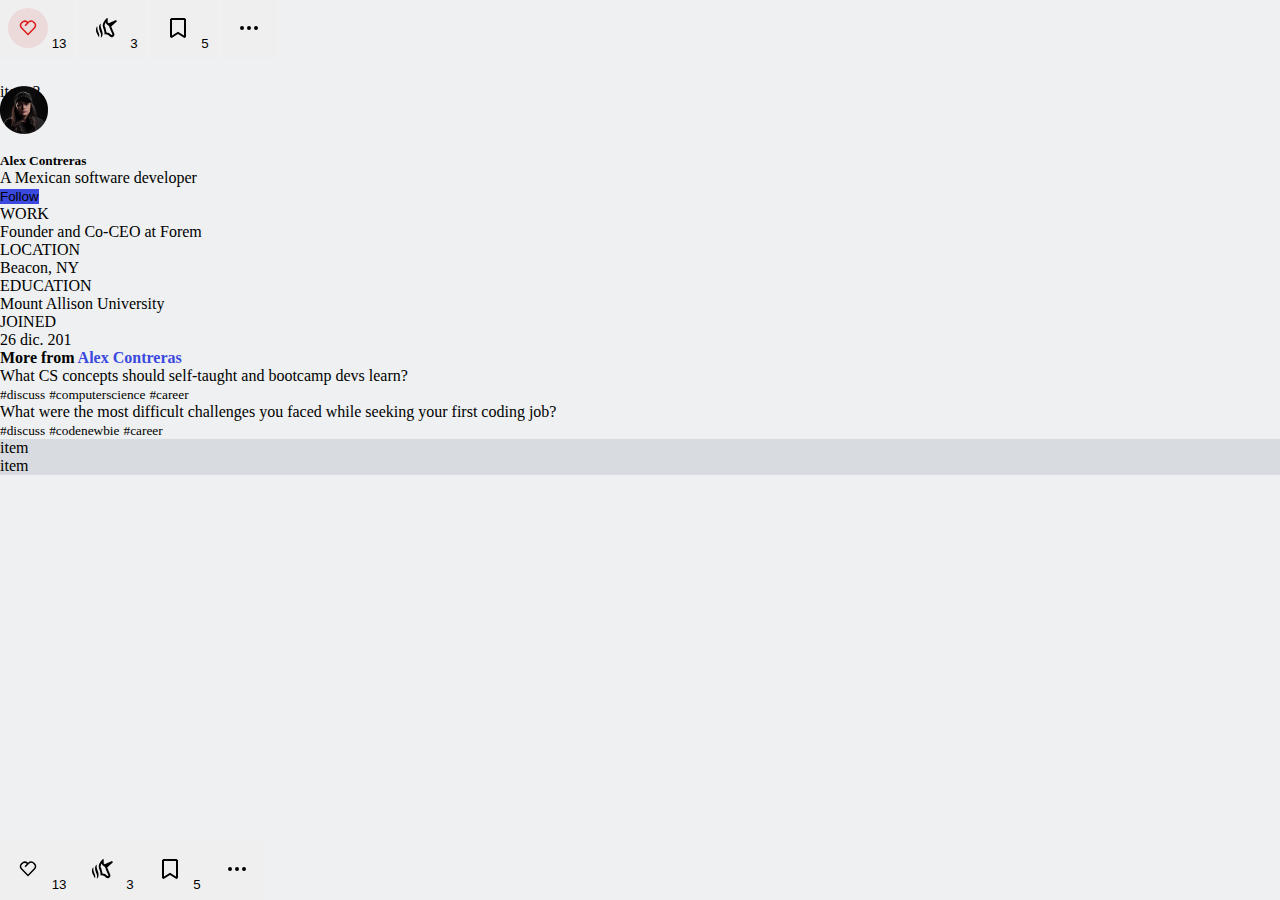
==== commit 4181762e: "Merge branch 'develop' of https://github.com/alex" ====
--- a/inside-post.html
+++ b/inside-post.html
@@ -1,21 +1,111 @@
 <!DOCTYPE html>
 <html lang="en">
+
 <head>
     <meta charset="UTF-8">
     <meta name="viewport" content="width=device-width, initial-scale=1.0">
-    <link rel="stylesheet" href="https://cdn.jsdelivr.net/npm/bootstrap@4.5.3/dist/css/bootstrap.min.css" integrity="sha384-TX8t27EcRE3e/ihU7zmQxVncDAy5uIKz4rEkgIXeMed4M0jlfIDPvg6uqKI2xXr2" crossorigin="anonymous">
+    <link rel="stylesheet" href="https://cdn.jsdelivr.net/npm/bootstrap@4.5.3/dist/css/bootstrap.min.css"
+        integrity="sha384-TX8t27EcRE3e/ihU7zmQxVncDAy5uIKz4rEkgIXeMed4M0jlfIDPvg6uqKI2xXr2" crossorigin="anonymous">
     <link rel="stylesheet" href="css/style.css">
     <title>Inside Post</title>
 </head>
+
 <body>
+    <div class="bottom-navbar d-md-none justify-content-around">
+        <button class="button-left-aside">
+            <svg xmlns="http://www.w3.org/2000/svg" width="40" height="40" role="img"
+                aria-labelledby="a8rcrmabvu1ubhy385bzjjb577zanbga"
+                class="crayons-icon reaction-icon not-reacted heart">
+                <title id="a8rcrmabvu1ubhy385bzjjb577zanbga">Favorite heart outline button</title>
+                <path
+                    d="M18.884 12.595l.01.011L12 19.5l-6.894-6.894.01-.01A4.875 4.875 0 0112 5.73a4.875 4.875 0 016.884 6.865zM6.431 7.037a3.375 3.375 0 000 4.773L12 17.38l5.569-5.569a3.375 3.375 0 10-4.773-4.773L9.613 10.22l-1.06-1.062 2.371-2.372a3.375 3.375 0 00-4.492.25v.001z">
+                </path>
+            </svg>
+            <span>13</span>
+        </button>
+
+        <button class="button-left-aside">
+            <svg xmlns="http://www.w3.org/2000/svg" width="40" height="40" role="img"
+                aria-labelledby="abxeb30ymu5yhjftf5hltxxzdov4dtji" class="crayons-icon unicorn">
+                <title id="abxeb30ymu5yhjftf5hltxxzdov4dtji">Unicorn</title>
+                <path
+                    d="M5.645 8.013c.013-.265-.261-.323-.4-.183-1.16 1.17-1.822 3.865-.344 7.32.294.961 1.938 3.19.84 6.131l-.003.006c-.094.255.206.404.366.263 1.395-1.226 1.933-3.593 1.1-6.375-.488-1.657-1.955-4.226-1.559-7.162zm-3.22 2.738c.05-.137-.124-.417-.326-.225-.939.893-1.316 2.863-.976 4.605.547 2.878 2.374 3.526 2.066 6.629-.028.102.176.38.348.154 1.546-2.033.409-4.453-.241-6.006-1.005-2.386-1.087-4.118-.871-5.157z">
+                </path>
+                <path fill-rule="evenodd" clip-rule="evenodd"
+                    d="M13.622 7.223l8.579-3.68c.598-.256 1.087.547.6.985l-6.618 5.941c.881 2.043 2.738 6.34 2.931 6.775 1.348 3.031-2.055 4.918-3.807 3.583a7.027 7.027 0 01-.623-.574c-.974-.965-2.419-2.398-5.207-1.877.284-2.115-.313-3.737-.883-5.288-.38-1.032-.747-2.032-.837-3.124-.346-3.329 3.763-8.23 4.696-7.953.386.115.326 1.229.266 2.319-.051.948-.102 1.88.143 2.12.145.142.428.43.76.773zM11.5 16.5l2.5.5 2.5 2 1-.5-2-4.5-1.5-4-1.5-1-1-1-1-1.5L10 8l-.5 1.5 1 2.5 1 4.5z">
+                </path>
+            </svg>
+            <span>3</span>
+        </button>
+
+        <button class="button-left-aside">
+            <svg xmlns="http://www.w3.org/2000/svg" width="40" height="40" viewBox="0 0 24 24"
+                role="img" aria-labelledby="ag1tohkj1g01pe3k6q13fy573f4eu1zj" class="crayons-icon save">
+                <title id="ag1tohkj1g01pe3k6q13fy573f4eu1zj">Saved</title>
+                <path
+                    d="M5 2h14a1 1 0 011 1v19.143a.5.5 0 01-.766.424L12 18.03l-7.234 4.536A.5.5 0 014 22.143V3a1 1 0 011-1zm13 2H6v15.432l6-3.761 6 3.761V4z">
+                </path>
+            </svg>
+            <span>5</span>
+        </button>
+
+        <button class="button-left-aside">
+            <img class="more" src="/assets/icons/post-show-more.svg" alt="">
+        </button>
+    </div>
+
     <div class="container-fluid">
         <div class="row">
             <div class="container">
                 <div class="row">
-                    <div class="col d-none d-md-block col-md-1">
-                        <aside class="post-aside-left">item 1</aside></div>
-                    <div class="col-12 col-md-11 col-lg-7">
-                        <main class="inside-post">item 2</main></div>
+                    <div class="col-12 d-none d-md-block col-md-1 m-5 align-items-center pb-3 position-sticky">
+                        <!-- <aside class="post-aside-left">item 1</aside> -->
+                        <button class="button-left-aside d-flex flex-column">
+                            <svg xmlns="http://www.w3.org/2000/svg" width="40" height="40" role="img"
+                                aria-labelledby="a8rcrmabvu1ubhy385bzjjb577zanbga"
+                                class="crayons-icon reaction-icon not-reacted heart">
+                                <title id="a8rcrmabvu1ubhy385bzjjb577zanbga">Favorite heart outline button</title>
+                                <path
+                                    d="M18.884 12.595l.01.011L12 19.5l-6.894-6.894.01-.01A4.875 4.875 0 0112 5.73a4.875 4.875 0 016.884 6.865zM6.431 7.037a3.375 3.375 0 000 4.773L12 17.38l5.569-5.569a3.375 3.375 0 10-4.773-4.773L9.613 10.22l-1.06-1.062 2.371-2.372a3.375 3.375 0 00-4.492.25v.001z">
+                                </path>
+                            </svg>
+                            <span>13</span>
+                        </button>
+
+
+                        <button class="button-left-aside d-flex flex-column">
+                            <svg xmlns="http://www.w3.org/2000/svg" width="40" height="40" role="img"
+                                aria-labelledby="abxeb30ymu5yhjftf5hltxxzdov4dtji" class="crayons-icon unicorn">
+                                <title id="abxeb30ymu5yhjftf5hltxxzdov4dtji">Unicorn</title>
+                                <path
+                                    d="M5.645 8.013c.013-.265-.261-.323-.4-.183-1.16 1.17-1.822 3.865-.344 7.32.294.961 1.938 3.19.84 6.131l-.003.006c-.094.255.206.404.366.263 1.395-1.226 1.933-3.593 1.1-6.375-.488-1.657-1.955-4.226-1.559-7.162zm-3.22 2.738c.05-.137-.124-.417-.326-.225-.939.893-1.316 2.863-.976 4.605.547 2.878 2.374 3.526 2.066 6.629-.028.102.176.38.348.154 1.546-2.033.409-4.453-.241-6.006-1.005-2.386-1.087-4.118-.871-5.157z">
+                                </path>
+                                <path fill-rule="evenodd" clip-rule="evenodd"
+                                    d="M13.622 7.223l8.579-3.68c.598-.256 1.087.547.6.985l-6.618 5.941c.881 2.043 2.738 6.34 2.931 6.775 1.348 3.031-2.055 4.918-3.807 3.583a7.027 7.027 0 01-.623-.574c-.974-.965-2.419-2.398-5.207-1.877.284-2.115-.313-3.737-.883-5.288-.38-1.032-.747-2.032-.837-3.124-.346-3.329 3.763-8.23 4.696-7.953.386.115.326 1.229.266 2.319-.051.948-.102 1.88.143 2.12.145.142.428.43.76.773zM11.5 16.5l2.5.5 2.5 2 1-.5-2-4.5-1.5-4-1.5-1-1-1-1-1.5L10 8l-.5 1.5 1 2.5 1 4.5z">
+                                </path>
+                            </svg>
+                            <span>3</span>
+                        </button>
+
+
+                        <button class="button-left-aside d-flex flex-column">
+                            <svg xmlns="http://www.w3.org/2000/svg" width="40" height="40" viewBox="0 0 24 24"
+                                role="img" aria-labelledby="ag1tohkj1g01pe3k6q13fy573f4eu1zj" class="crayons-icon save">
+                                <title id="ag1tohkj1g01pe3k6q13fy573f4eu1zj">Saved</title>
+                                <path
+                                    d="M5 2h14a1 1 0 011 1v19.143a.5.5 0 01-.766.424L12 18.03l-7.234 4.536A.5.5 0 014 22.143V3a1 1 0 011-1zm13 2H6v15.432l6-3.761 6 3.761V4z">
+                                </path>
+                            </svg>
+                            <span>5</span>
+                        </button>
+
+                        <button class="button-left-aside">
+                            <img class="more" src="/assets/icons/post-show-more.svg" alt="">
+                        </button>
+                    </div>
+                    <div class="col-12 col-md-11 col-lg-6">
+                        <main class="inside-post">item 2</main>
+                    </div>
                     <div class="col-12 col-md-11 col-lg-4">
                         <aside class="post-aside-right">
                             <div class="card">
@@ -89,13 +179,18 @@
                 <div class="row">
                     <div class="col-12">item</div>
                     <div class="col-12">item</div>
-                    <div class="col-12">item</div>
                 </div>
             </div>
         </div>
     </div>
-    <script src="https://code.jquery.com/jquery-3.5.1.min.js" integrity="sha256-9/aliU8dGd2tb6OSsuzixeV4y/faTqgFtohetphbbj0=" crossorigin="anonymous"></script>
-    <script src="https://cdn.jsdelivr.net/npm/popper.js@1.16.1/dist/umd/popper.min.js" integrity="sha384-9/reFTGAW83EW2RDu2S0VKaIzap3H66lZH81PoYlFhbGU+6BZp6G7niu735Sk7lN" crossorigin="anonymous"></script>
-    <script src="https://cdn.jsdelivr.net/npm/bootstrap@4.5.3/dist/js/bootstrap.min.js" integrity="sha384-w1Q4orYjBQndcko6MimVbzY0tgp4pWB4lZ7lr30WKz0vr/aWKhXdBNmNb5D92v7s" crossorigin="anonymous"></script>
+    <script src="https://code.jquery.com/jquery-3.5.1.min.js"
+        integrity="sha256-9/aliU8dGd2tb6OSsuzixeV4y/faTqgFtohetphbbj0=" crossorigin="anonymous"></script>
+    <script src="https://cdn.jsdelivr.net/npm/popper.js@1.16.1/dist/umd/popper.min.js"
+        integrity="sha384-9/reFTGAW83EW2RDu2S0VKaIzap3H66lZH81PoYlFhbGU+6BZp6G7niu735Sk7lN"
+        crossorigin="anonymous"></script>
+    <script src="https://cdn.jsdelivr.net/npm/bootstrap@4.5.3/dist/js/bootstrap.min.js"
+        integrity="sha384-w1Q4orYjBQndcko6MimVbzY0tgp4pWB4lZ7lr30WKz0vr/aWKhXdBNmNb5D92v7s"
+        crossorigin="anonymous"></script>
 </body>
+
 </html>--- a/css/style.css
+++ b/css/style.css
@@ -462,6 +462,90 @@
   height: auto;
 }
 
+.button-left-aside {
+  padding: 0.5rem;
+  -webkit-box-align: center;
+      -ms-flex-align: center;
+          align-items: center;
+  margin-bottom: 1.5rem;
+  border: none;
+}
+
+.button-left-aside:hover .heart {
+  background-color: #ECDADA;
+  fill: #DC1818;
+}
+
+.button-left-aside:hover .unicorn {
+  background-color: #DAEEED;
+  fill: #26D9CA;
+}
+
+.button-left-aside:hover .save {
+  background-color: #DCDFEF;
+  fill: #3B49DF;
+}
+
+.heart {
+  padding: 0.5rem;
+  border-radius: 100%;
+}
+
+.unicorn {
+  padding: 0.5rem;
+  border-radius: 100%;
+}
+
+.save {
+  padding: 0.5rem;
+  border-radius: 100%;
+}
+
+.more {
+  padding: 0.5rem;
+  border-radius: 100%;
+}
+
+.more:hover {
+  background-color: #E2E4E6;
+  border-radius: 100%;
+}
+
+.bottom-navbar {
+  position: fixed;
+  display: -webkit-box;
+  display: -ms-flexbox;
+  display: flex;
+  -webkit-box-orient: horizontal;
+  -webkit-box-direction: normal;
+      -ms-flex-direction: row;
+          flex-direction: row;
+  bottom: 0;
+  width: 100%;
+  margin: 0;
+  background-color: #EEF0F1;
+  z-index: 1;
+}
+
+.bottom-navbar .button-left-aside {
+  margin: 0;
+}
+
+.bottom-navbar .button-left-aside:hover .heart {
+  background-color: #ECDADA;
+  fill: #DC1818;
+}
+
+.bottom-navbar .button-left-aside:hover .unicorn {
+  background-color: #DAEEED;
+  fill: #26D9CA;
+}
+
+.bottom-navbar .button-left-aside:hover .save {
+  background-color: #DCDFEF;
+  fill: #3B49DF;
+}
+
 .user-name {
   margin-left: 8px;
 }
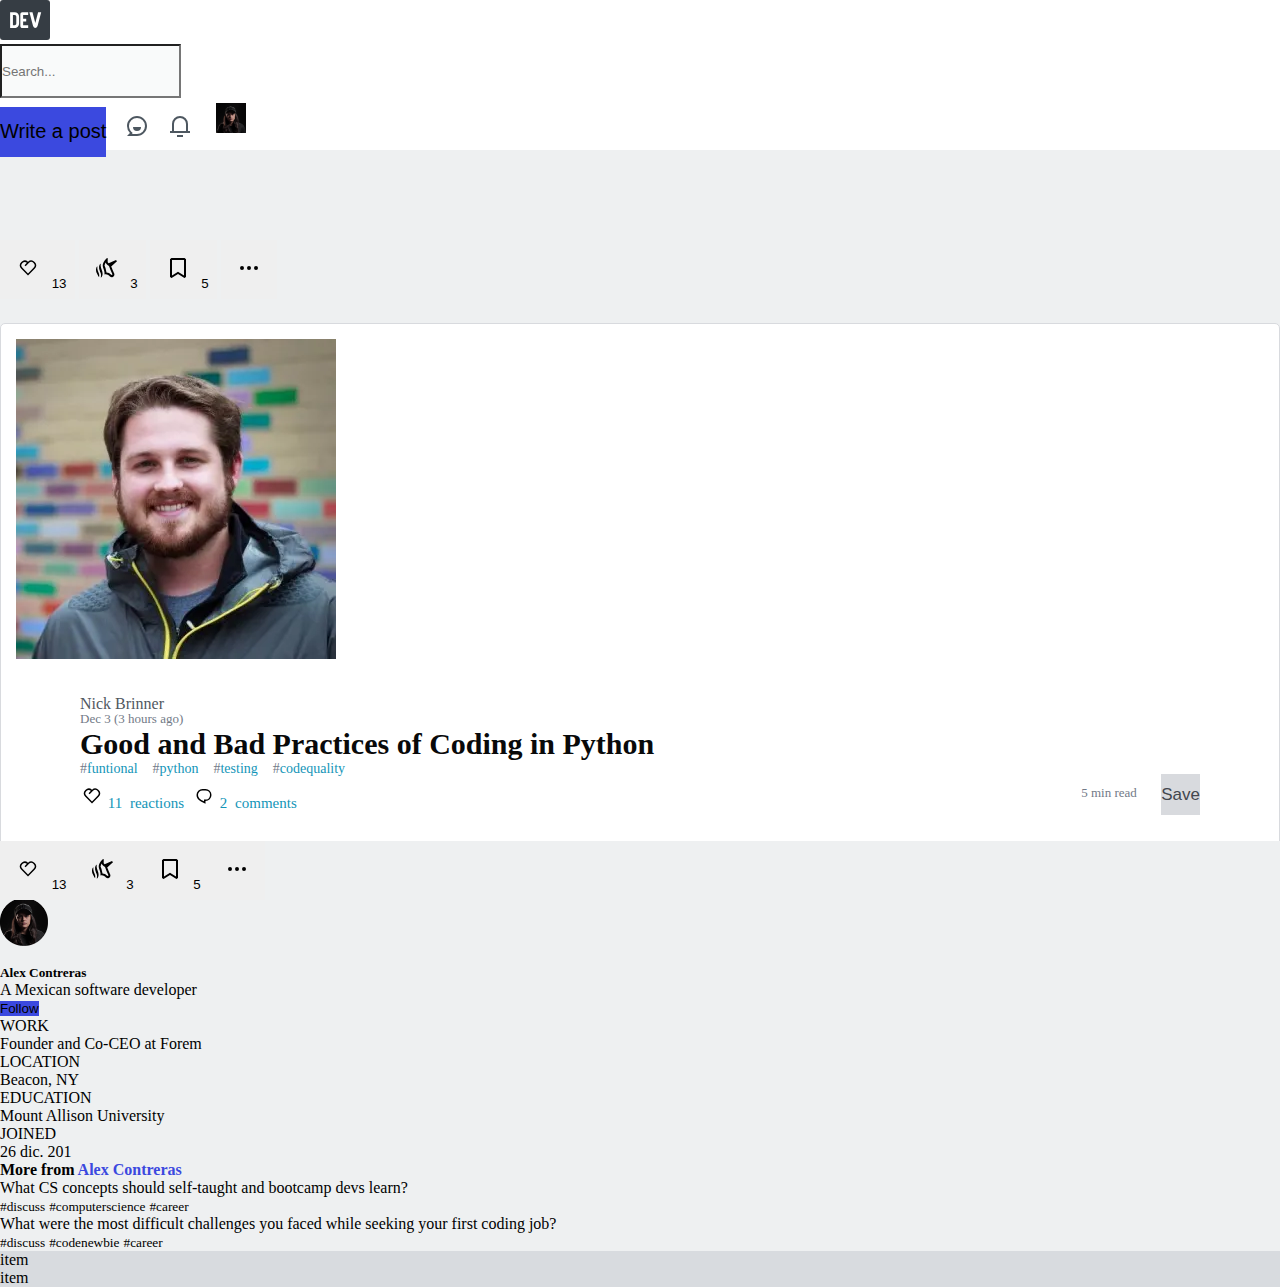
==== commit e9c7bce3: "agregue main a la pagina del post" ====
--- a/inside-post.html
+++ b/inside-post.html
@@ -11,6 +11,50 @@
 </head>
 
 <body>
+    <header class="header-navbar">
+        <nav class="navbar navbar-expand-lg fixed-top py-0">
+            <div class="container">
+                <div class="nav-left d-flex align-items-center">
+                    <a href="#" class="d-inline-block px-2 dev-logo">
+                        <svg width="50" height="40" viewBox="0 0 50 40" fill="black" xmlns="http://www.w3.org/2000/svg">
+                            <rect width="50" height="40" rx="3"></rect>
+                            <path
+                                d="M19.099 23.508c0 1.31-.423 2.388-1.27 3.234-.838.839-1.942 1.258-3.312 1.258h-4.403V12.277h4.492c1.31 0 2.385.423 3.224 1.27.846.838 1.269 1.912 1.269 3.223v6.738zm-2.808 0V16.77c0-.562-.187-.981-.562-1.258-.374-.285-.748-.427-1.122-.427h-1.685v10.107h1.684c.375 0 .75-.138 1.123-.415.375-.285.562-.708.562-1.27zM28.185 28h-5.896c-.562 0-1.03-.187-1.404-.561-.375-.375-.562-.843-.562-1.404V14.243c0-.562.187-1.03.562-1.404.374-.375.842-.562 1.404-.562h5.896v2.808H23.13v3.65h3.088v2.808h-3.088v3.65h5.054V28zm7.12 0c-.936 0-1.684-.655-2.246-1.965l-3.65-13.758h3.089l2.807 10.804 2.808-10.804H41.2l-3.65 13.758C36.99 27.345 36.241 28 35.305 28z"
+                                style="fill: white"></path>
+                        </svg>
+                    </a>
+                    <form class="form-inline my-1">
+                        <input class="form-control my-0 mr-sm-2 nav-search" type="search" placeholder="Search..."
+                            aria-label="Search">
+                    </form>
+                </div>
+                <div class="nav-right d-flex align-items-center">
+                    <button type="button" class="d-none d-md-flex btn btn-primary btn-lg btn-nav">Write a post</button>
+                    <a href="#" class="px-2 pt-1 navBar-icon rounded-circle">
+                        <svg xmlns="http://www.w3.org/2000/svg" fill="#4D5760" width="24" height="24"
+                            viewBox="0 0 24 24" role="img" aria-labelledby="aj1yd4ke0z0zt7463hs6nyz1bujl31yr"
+                            class="crayons-icon">
+                            <title id="aj1yd4ke0z0zt7463hs6nyz1bujl31yr">Connect</title>
+                            <path
+                                d="M2 12C2 6.477 6.477 2 12 2s10 4.477 10 10-4.477 10-10 10H2l2.929-2.929A9.969 9.969 0 012 12zm4.828 8H12a8 8 0 10-8-8c0 2.152.851 4.165 2.343 5.657l1.414 1.414-.929.929zM8 13h8a4 4 0 11-8 0z">
+                            </path>
+                        </svg>
+                    </a>
+                    <a href="#" class="px-2 pt-1 navBar-icon rounded-circle">
+                        <svg xmlns="http://www.w3.org/2000/svg" fill="#4D5760" width="24" height="24"
+                            viewBox="0 0 24 24" role="img" aria-labelledby="a5fr209uu3c9phs9lg5app5urlsvuc8x"
+                            class="crayons-icon">
+                            <title id="a5fr209uu3c9phs9lg5app5urlsvuc8x">Notifications</title>
+                            <path d="M20 17h2v2H2v-2h2v-7a8 8 0 1116 0v7zm-2 0v-7a6 6 0 10-12 0v7h12zm-9 4h6v2H9v-2z">
+                            </path>
+                        </svg>
+                    </a>
+                    <img src="assets/images/Alex.jpg" alt="profile-picture"
+                        class="navBar-profile-picture rounded-circle m-2">
+                </div>
+            </div>
+        </nav>
+    </header>
     <div class="bottom-navbar d-md-none justify-content-around">
         <button class="button-left-aside">
             <svg xmlns="http://www.w3.org/2000/svg" width="40" height="40" role="img"
@@ -57,8 +101,8 @@
     <div class="container-fluid">
         <div class="row">
             <div class="container">
-                <div class="row">
-                    <div class="col-12 d-none d-md-block col-md-1 m-5 align-items-center pb-3 position-sticky">
+                <div class="row mt-6">
+                    <div class="col-12 d-none d-md-block col-md-1 m-3 align-items-center pb-3 position-sticky">
                         <!-- <aside class="post-aside-left">item 1</aside> -->
                         <button class="button-left-aside d-flex flex-column">
                             <svg xmlns="http://www.w3.org/2000/svg" width="40" height="40" role="img"
@@ -103,10 +147,47 @@
                             <img class="more" src="/assets/icons/post-show-more.svg" alt="">
                         </button>
                     </div>
-                    <div class="col-12 col-md-11 col-lg-6">
-                        <main class="inside-post">item 2</main>
+                    <div class="col-12 col-md-11 col-lg-7">
+                        <main class="inside-post">
+                            <article class="media single-post">
+                                <img src="assets/images/profilepicture.jpg" class="align-self-start mr-3" alt="...">
+                                <div class="media-body">
+                                    <p>Nick Brinner</p>
+                                    <p class="date">Dec 3 (3 hours ago)</p>
+                                    <h2 class="mt-0">Good and Bad Practices of Coding in Python</h2>
+                                    <ul class="tag-list">
+                                        <li><a><span>#</span>funtional</a></li>
+                                        <li><a><span>#</span>python</a></li>
+                                        <li><a><span>#</span>testing</a></li>
+                                        <li><a><span>#</span>codequality</a></li>
+                                    </ul>
+                                    <div class="post-buttons">
+                                        <ul class="actions">
+                                            <li>
+                                                <a class="d-flex post-link">
+                                                    <img src="assets/icons/post-reaction-like.svg"> 11
+                                                    <span class="d-none d-md-block">reactions
+                                                    </span>
+                                                </a>
+                                            </li>
+                                            <li>
+                                                <a class="d-flex post-link">
+                                                    <img src="assets/icons/post-comment.svg"> 2
+                                                    <span class="d-none d-md-block">comments
+                                                    </span>
+                                                </a>
+                                            </li>
+                                        </ul>
+                                        <div class="right-post-buttons">
+                                            <div class="reading">5 min read</div>
+                                            <button type="button" class="btn btn-secondary">Save</button>
+                                        </div>
+                                    </div>
+                                </div>
+                            </article>
+                        </main>
                     </div>
-                    <div class="col-12 col-md-11 col-lg-4">
+                    <div class="col-12 col-md-11 col-lg-3">
                         <aside class="post-aside-right">
                             <div class="card">
                                 <div class="card-header header-primary"></div>
--- a/css/style.css
+++ b/css/style.css
@@ -250,7 +250,13 @@
   margin-bottom: -10px;
 }
 
-.single-post date {
+.single-post p:hover, .date:hover {
+  color: #08090a;
+  /****CLASE GENERAL****/
+}
+
+.single-post .date {
+  padding-top: 8px;
   font-size: 13px;
   color: #727a87;
 }
@@ -352,7 +358,7 @@
   /****CLASE GENERAL****/
 }
 
-.media > img {
+.post-profile-picture {
   width: 32px;
   height: 32px;
   border-radius: 40px;
@@ -408,6 +414,194 @@
     font-size: 0.8rem;
     padding: 14px 7px;
   }
+}
+
+.inside-single-post {
+  padding: 15px;
+  background-color: white;
+  border: 1px #d8dade solid;
+  /****CLASE GENERAL****/
+  border-radius: 5px;
+  margin-bottom: 10px;
+}
+
+.inside-post {
+  margin-bottom: 50px;
+}
+
+.inside-post-image {
+  width: 100%;
+  max-height: 330px;
+  border-radius: 5px 5px 0 0;
+  border: 1px #d8dade solid;
+  /****CLASE GENERAL****/
+}
+
+.inside-post h1 {
+  color: #08090a;
+  font-size: 3rem;
+  font-weight: 800;
+  line-height: 1.25;
+  margin-bottom: 1rem;
+}
+
+.inside-post a {
+  color: #1395b8;
+  text-decoration: none;
+}
+
+.inside-post .media-body {
+  padding: 2rem 4rem;
+}
+
+.inside-post .post-profile-picture {
+  margin-right: 10px;
+}
+
+.profile {
+  margin-bottom: 50px;
+}
+
+.profile p {
+  margin-bottom: 0;
+}
+
+.profile .name {
+  padding-right: 30px;
+}
+
+.badge {
+  font-weight: 500;
+}
+
+.badge-1 {
+  background-color: #1E38BB;
+  color: #FFDF5B;
+  padding: 8px;
+}
+
+.badge-1:hover {
+  cursor: pointer;
+}
+
+.badge-1 span {
+  opacity: 0.4;
+}
+
+.badge-2 {
+  background-color: #000000;
+  color: #FFFFFF;
+  padding: 8px;
+}
+
+.badge-2:hover {
+  cursor: pointer;
+}
+
+.badge-2 span {
+  opacity: 0.4;
+}
+
+.badge-3 {
+  background-color: transparent;
+  color: grey;
+  padding: 8px;
+}
+
+.badge-3:hover {
+  cursor: pointer;
+  color: black;
+}
+
+.badge-3 span {
+  opacity: 0.4;
+}
+
+.badge-4 {
+  background-color: #FEFFA5;
+  color: #b30047;
+  padding: 8px;
+}
+
+.badge-4:hover {
+  cursor: pointer;
+}
+
+.badge-4 span {
+  opacity: 0.4;
+}
+
+.code-block {
+  background-color: black;
+  padding: 30px;
+  border-radius: 5px;
+}
+
+.discussion h2 {
+  color: #202428;
+  font-weight: 700;
+  font-size: 1.5rem;
+}
+
+.discussion-title {
+  margin: 50px 0;
+}
+
+.discussion textarea {
+  width: 100%;
+  height: 9vh;
+  padding: 15px;
+  background-color: #F9FAFA;
+  cursor: pointer;
+  border: 1px #d8dade solid;
+  /****CLASE GENERAL****/
+  border-radius: 5px;
+  margin-bottom: 10px;
+}
+
+.discussion textarea:focus {
+  border: 2px solid #3B49DF;
+  -webkit-box-shadow: 1px 1px #3B49DF;
+  box-shadow: 1px 1px #3B49DF;
+  outline: 0;
+}
+
+.comment {
+  padding: 15px;
+  background-color: white;
+  cursor: pointer;
+  border: 1px #d8dade solid;
+  /****CLASE GENERAL****/
+  border-radius: 5px;
+  margin-bottom: 10px;
+}
+
+.comment header .btn-secondary {
+  padding: 0;
+  margin: 0;
+  background-color: transparent;
+  color: #d8dade;
+  border: none;
+}
+
+.comment header .btn-secondary:hover {
+  background-color: #d8dade;
+  color: #08090a;
+}
+
+.discussion-title .btn-secondary {
+  background-color: transparent;
+  color: #08090a;
+  padding: 0 15px;
+  border: 2px #d8dade solid;
+  /****CLASE GENERAL****/
+  -webkit-box-shadow: 1px 2px 3px #d8dade;
+          box-shadow: 1px 2px 3px #d8dade;
+}
+
+.discussion-title .btn-secondary:hover {
+  border: 2px #b5b8bb solid;
+  background-color: #F9FAFA;
 }
 
 .leftAside {
@@ -581,6 +775,18 @@
   margin-top: 90px;
 }
 
+@media (max-width: 575.98px) {
+  .mt-6 {
+    margin-top: 125px;
+  }
+  .inside-post h1 {
+    font-size: 1.875rem;
+  }
+  .inside-post .media-body {
+    padding: 0;
+  }
+}
+
 .avatar span {
   display: inline-block;
   height: 48px;
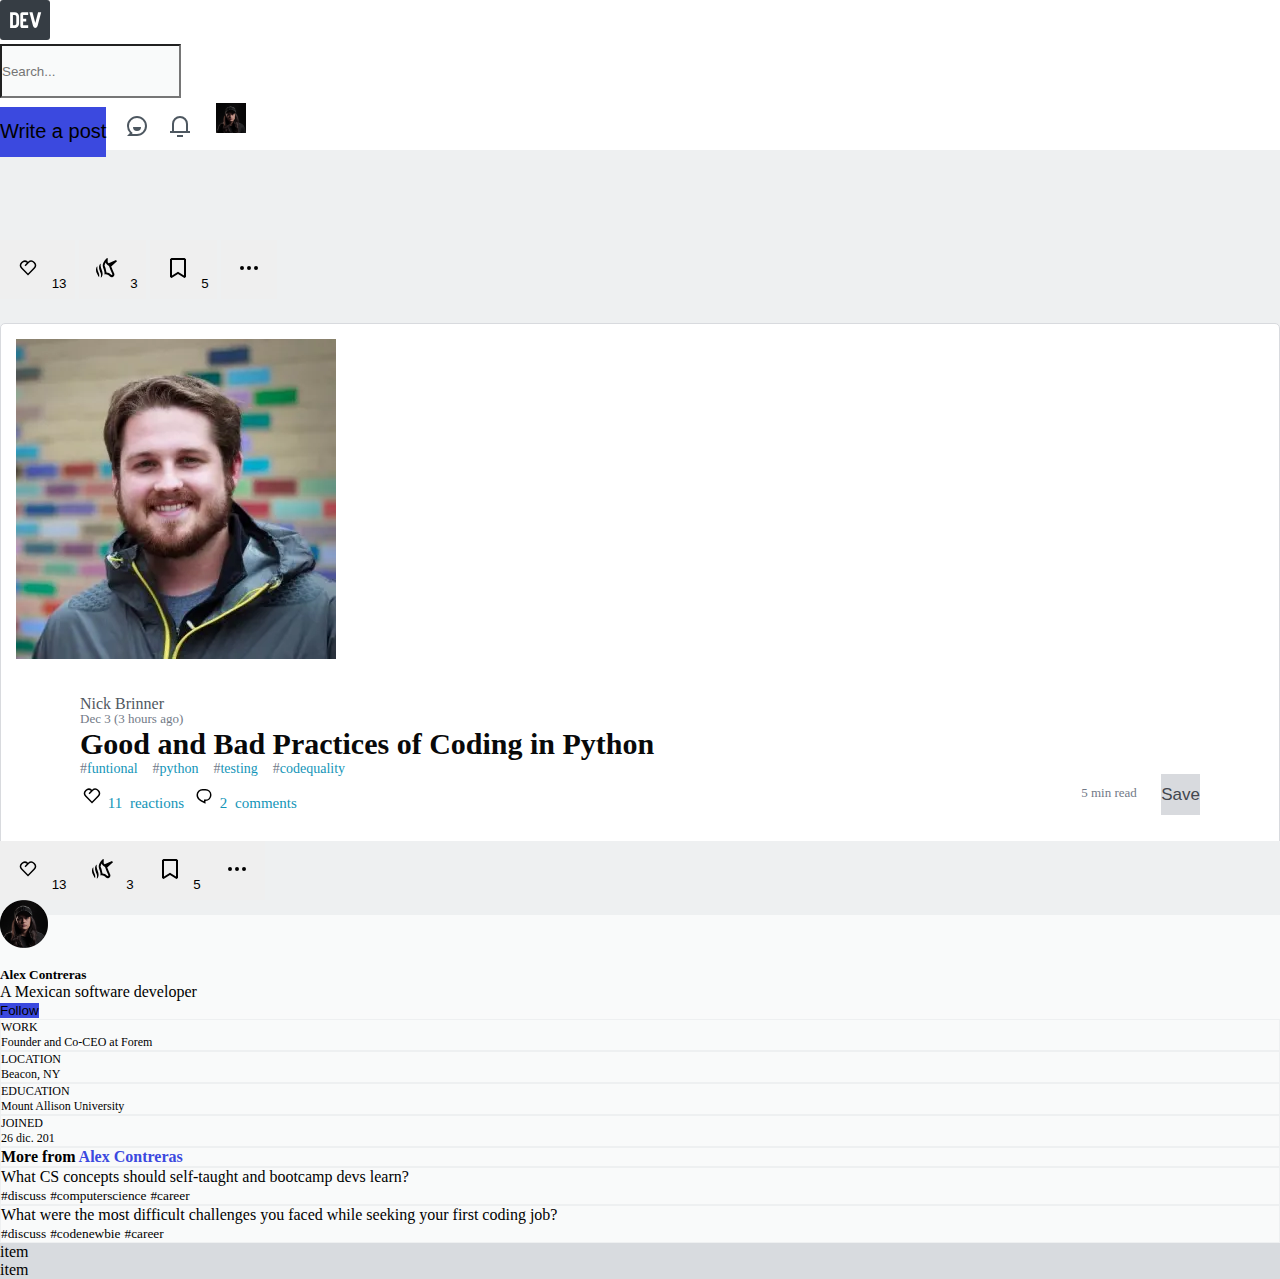
==== commit fd6bb20b: "cambios del right aside" ====
--- a/inside-post.html
+++ b/inside-post.html
@@ -189,7 +189,7 @@
                     </div>
                     <div class="col-12 col-md-11 col-lg-3">
                         <aside class="post-aside-right">
-                            <div class="card">
+                            <div class="right-boxes  card">
                                 <div class="card-header header-primary"></div>
                                 <div class="card-body pt-0">
                                     <a href="" class="avatar">
@@ -201,19 +201,19 @@
                                     <p class="text-muted">A Mexican software developer
                                     </p>
                                     <button type="button" class="btn btn-primary btn-block">Follow</button>
-                                    <ul>
-                                        <li>WORK
-                                            <p>Founder and Co-CEO at Forem</p>
-                                        </li>
-
-                                        <li>LOCATION
+                                    <ul class="mt-2 user-description">
+                                        <li class="border-0">WORK
+                                            <p>Founder and Co-CEO at <a href="">Forem</a></p>
+                                        </li>
+
+                                        <li class="border-0">LOCATION
                                             <p>Beacon, NY</p>
                                         </li>
-                                        <li>
+                                        <li class="border-0">
                                             EDUCATION
                                             <p>Mount Allison University</p>
                                         </li>
-                                        <li>
+                                        <li class="border-0">
                                             JOINED
                                             <p>
                                                 26 dic. 201
@@ -222,7 +222,7 @@
                                     </ul>
                                 </div>
                             </div>
-                            <div class="card mt-5">
+                            <div class="card right-boxes  mt-5">
                                 <div class="card-header avatar-description ">
                                     <b> More from <a href="" class="text-decoration-none">Alex Contreras</a> </b>
                                 </div>
--- a/css/style.css
+++ b/css/style.css
@@ -744,8 +744,26 @@
   margin-left: 8px;
 }
 
+.right-boxes {
+  background-color: #f9fafa;
+}
+
+.right-boxes .card-header {
+  background-color: #f9fafa;
+  border: 1px solid #eef0f1;
+}
+
+.right-boxes .card-footer {
+  background-color: #f9fafa;
+}
+
+.right-boxes a {
+  color: #3B49DF;
+}
+
 .right-boxes ul li {
-  background-color: #f9fafa;
+  background-color: #f9fafa !important;
+  border: 1px solid #eef0f1;
 }
 
 .right-boxes ul li a {
@@ -801,10 +819,14 @@
 }
 
 .header-primary {
-  background-color: #3B49DF;
+  background-color: #3B49DF !important;
 }
 
 .avatar-description a {
   color: #3B49DF !important;
 }
+
+.user-description {
+  font-size: 0.75rem;
+}
 /*# sourceMappingURL=style.css.map */